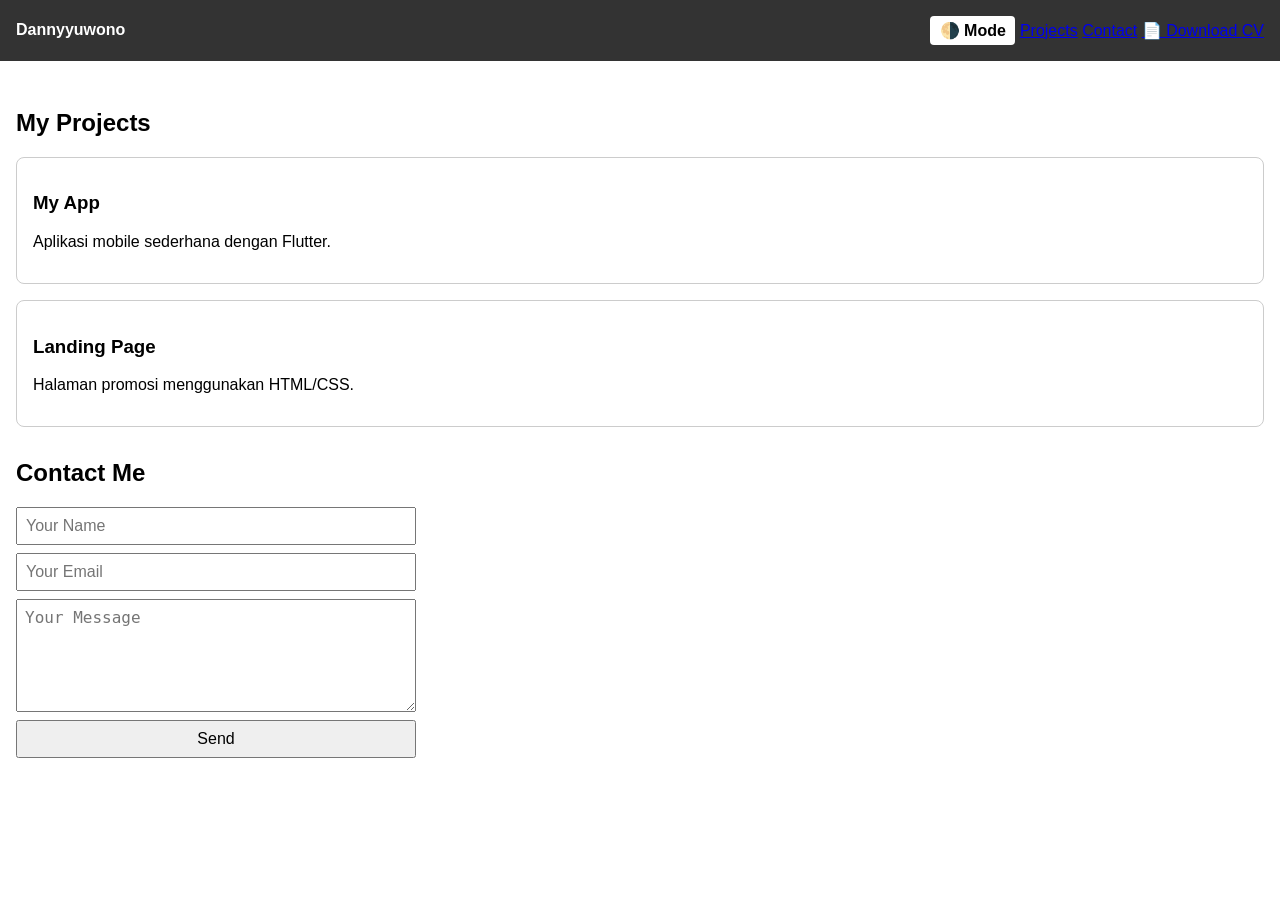
==== index.html @ a1a42a58 "Add files via upload" ====
<!DOCTYPE html>
<html lang="en">
<head>
  <meta charset="UTF-8" />
  <meta name="viewport" content="width=device-width, initial-scale=1.0"/>
  <title>Dannyyuwono Portfolio</title>
  <style>
    body {
      font-family: Arial, sans-serif;
      margin: 0;
      padding: 0;
      transition: background-color 0.3s, color 0.3s;
    }
    header {
      display: flex;
      justify-content: space-between;
      align-items: center;
      padding: 1rem;
      background: #333;
      color: white;
    }
    .dark-mode {
      background-color: #121212;
      color: #f0f0f0;
    }
    nav a {
      color: white;
      margin: 0 10px;
      text-decoration: none;
    }
    .container {
      padding: 1rem;
    }
    .projects, .contact {
      margin-top: 2rem;
    }
    .project-card {
      border: 1px solid #ccc;
      border-radius: 8px;
      padding: 1rem;
      margin-bottom: 1rem;
    }
    form {
      display: flex;
      flex-direction: column;
      gap: 0.5rem;
      max-width: 400px;
    }
    input, textarea, button {
      padding: 0.5rem;
      font-size: 1rem;
    }
    .dark-toggle {
      cursor: pointer;
      background: white;
      border: none;
      padding: 0.3rem 0.6rem;
      border-radius: 4px;
      font-weight: bold;
    }
    @media (max-width: 600px) {
      header {
        flex-direction: column;
        align-items: flex-start;
      }
    }
  </style>
</head>
<body>
  <header>
    <div><strong>Dannyyuwono</strong></div>
    <div>
      <button class="dark-toggle" onclick="toggleDarkMode()">🌗 Mode</button>
      <a href="#projects">Projects</a>
      <a href="#contact">Contact</a>
      <a href="cv-dummy.pdf" download>📄 Download CV</a>
    </div>
  </header>

  <div class="container">
    <section class="projects" id="projects">
      <h2>My Projects</h2>
      <div class="project-card">
        <h3>My App</h3>
        <p>Aplikasi mobile sederhana dengan Flutter.</p>
      </div>
      <div class="project-card">
        <h3>Landing Page</h3>
        <p>Halaman promosi menggunakan HTML/CSS.</p>
      </div>
    </section>

    <section class="contact" id="contact">
      <h2>Contact Me</h2>
      <form action="https://formsubmit.co/your-email@example.com" method="POST">
        <input type="text" name="name" placeholder="Your Name" required />
        <input type="email" name="email" placeholder="Your Email" required />
        <textarea name="message" rows="5" placeholder="Your Message" required></textarea>
        <button type="submit">Send</button>
      </form>
    </section>
  </div>

  <script>
    function toggleDarkMode() {
      document.body.classList.toggle('dark-mode');
    }
  </script>
</body>
</html>
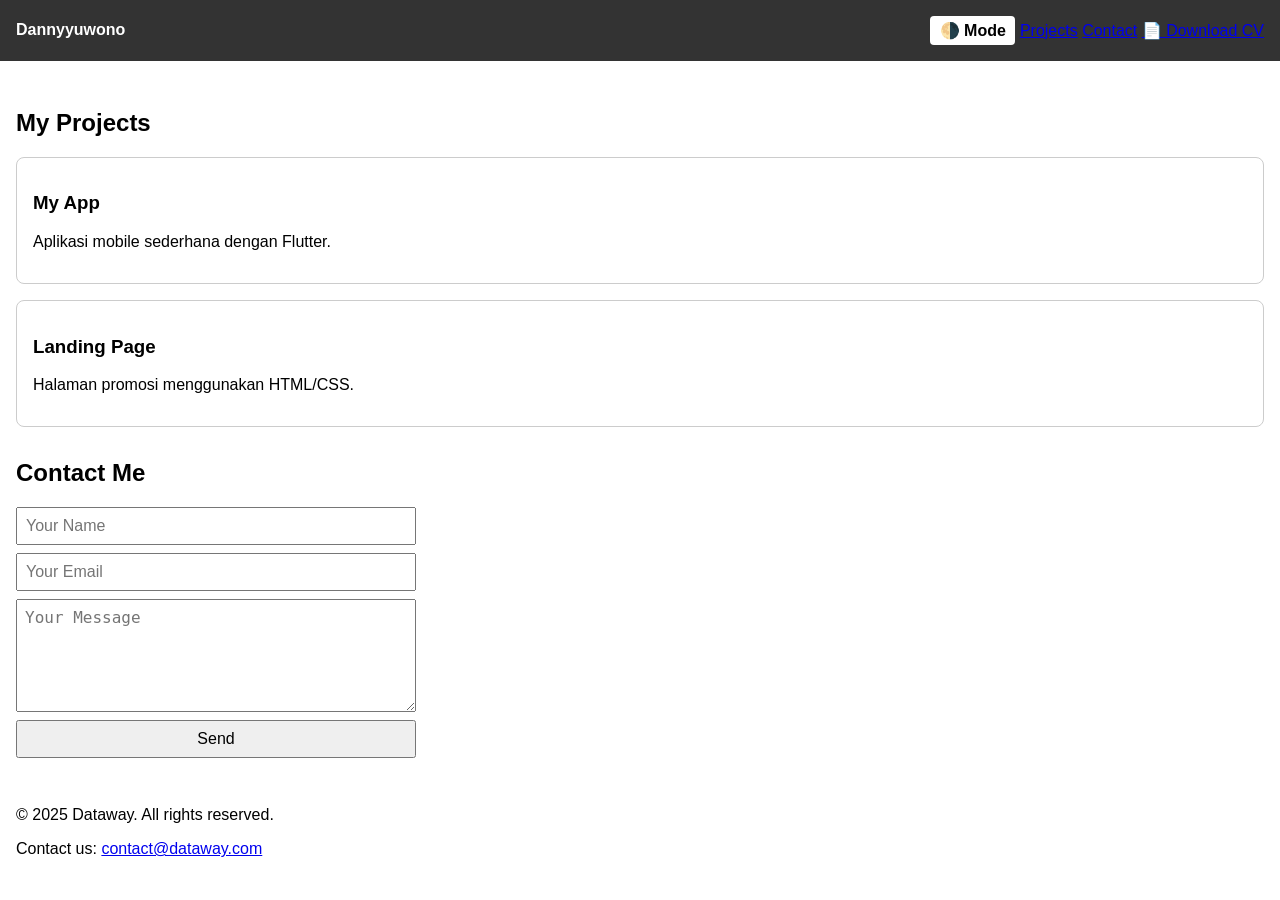
==== commit 6703815d: "Update index.html" ====
--- a/index.html
+++ b/index.html
@@ -107,5 +107,11 @@
       document.body.classList.toggle('dark-mode');
     }
   </script>
+  <footer>
+  <div class="container">
+    <p>&copy; 2025 Dataway. All rights reserved.</p>
+    <p>Contact us: <a href="mailto:contact@dataway.com">contact@dataway.com</a></p>
+  </div>
+</footer>
 </body>
 </html>
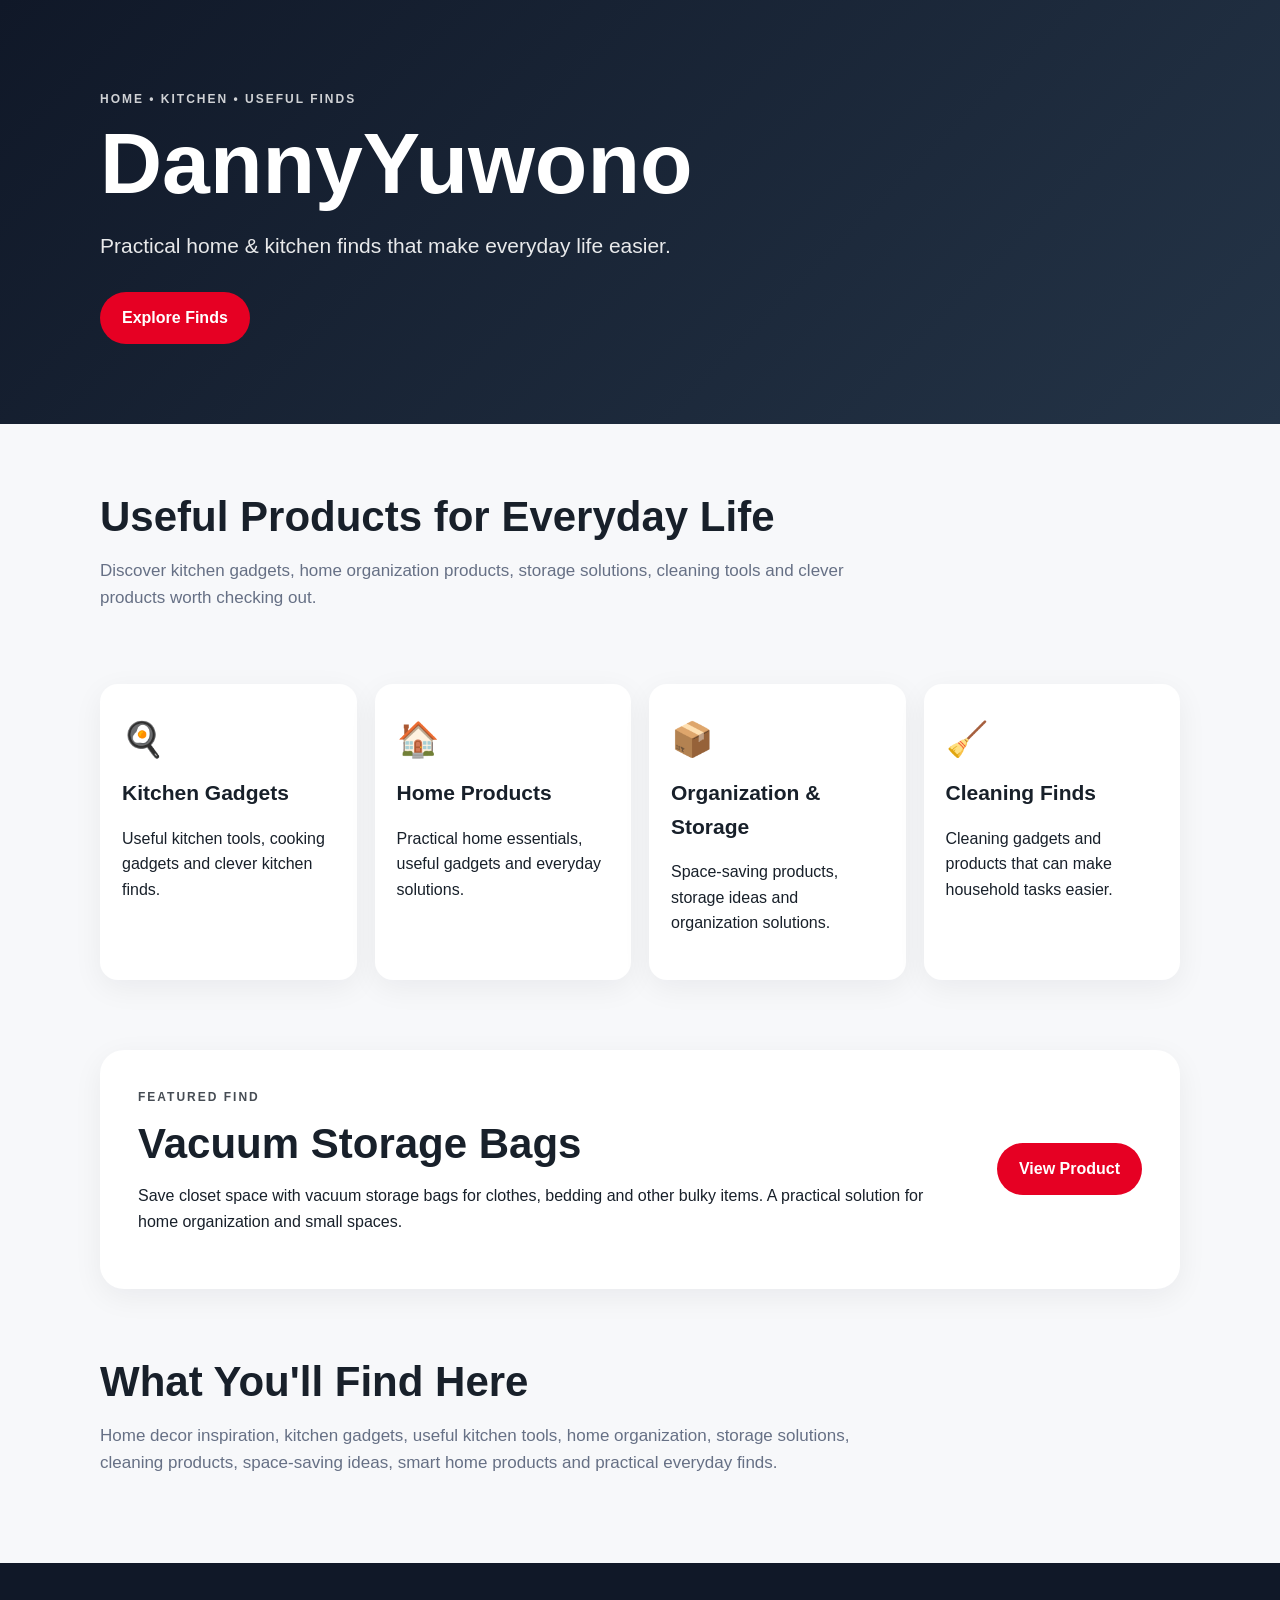
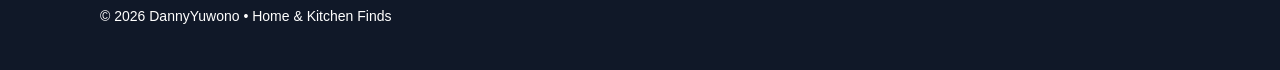
==== commit eeb004dc: "Add files via upload" ====
--- a/index.html
+++ b/index.html
@@ -1,117 +1,54 @@
-
 <!DOCTYPE html>
 <html lang="en">
 <head>
-  <meta charset="UTF-8" />
-  <meta name="viewport" content="width=device-width, initial-scale=1.0"/>
-  <title>Dannyyuwono Portfolio</title>
-  <style>
-    body {
-      font-family: Arial, sans-serif;
-      margin: 0;
-      padding: 0;
-      transition: background-color 0.3s, color 0.3s;
-    }
-    header {
-      display: flex;
-      justify-content: space-between;
-      align-items: center;
-      padding: 1rem;
-      background: #333;
-      color: white;
-    }
-    .dark-mode {
-      background-color: #121212;
-      color: #f0f0f0;
-    }
-    nav a {
-      color: white;
-      margin: 0 10px;
-      text-decoration: none;
-    }
-    .container {
-      padding: 1rem;
-    }
-    .projects, .contact {
-      margin-top: 2rem;
-    }
-    .project-card {
-      border: 1px solid #ccc;
-      border-radius: 8px;
-      padding: 1rem;
-      margin-bottom: 1rem;
-    }
-    form {
-      display: flex;
-      flex-direction: column;
-      gap: 0.5rem;
-      max-width: 400px;
-    }
-    input, textarea, button {
-      padding: 0.5rem;
-      font-size: 1rem;
-    }
-    .dark-toggle {
-      cursor: pointer;
-      background: white;
-      border: none;
-      padding: 0.3rem 0.6rem;
-      border-radius: 4px;
-      font-weight: bold;
-    }
-    @media (max-width: 600px) {
-      header {
-        flex-direction: column;
-        align-items: flex-start;
-      }
-    }
-  </style>
+<meta charset="UTF-8">
+<meta name="viewport" content="width=device-width, initial-scale=1.0">
+<title>DannyYuwono | Home & Kitchen Finds</title>
+<meta name="description" content="Useful home and kitchen products, smart gadgets, organization ideas, storage solutions and practical finds.">
+<meta name="keywords" content="home products, kitchen gadgets, kitchen finds, home organization, storage solutions, useful products">
+
+<!-- Pinterest verification: paste the exact meta tag Pinterest gives you here. -->
+
+<meta property="og:title" content="DannyYuwono | Home & Kitchen Finds">
+<meta property="og:description" content="Useful home and kitchen products, smart gadgets and practical finds.">
+<meta property="og:type" content="website">
+<link rel="stylesheet" href="style.css">
 </head>
 <body>
-  <header>
-    <div><strong>Dannyyuwono</strong></div>
-    <div>
-      <button class="dark-toggle" onclick="toggleDarkMode()">🌗 Mode</button>
-      <a href="#projects">Projects</a>
-      <a href="#contact">Contact</a>
-      <a href="cv-dummy.pdf" download>📄 Download CV</a>
-    </div>
-  </header>
+<header class="hero"><div class="wrap">
+<p class="eyebrow">HOME • KITCHEN • USEFUL FINDS</p>
+<h1>DannyYuwono</h1>
+<p class="hero-text">Practical home & kitchen finds that make everyday life easier.</p>
+<a class="button" href="#collections">Explore Finds</a>
+</div></header>
 
-  <div class="container">
-    <section class="projects" id="projects">
-      <h2>My Projects</h2>
-      <div class="project-card">
-        <h3>My App</h3>
-        <p>Aplikasi mobile sederhana dengan Flutter.</p>
-      </div>
-      <div class="project-card">
-        <h3>Landing Page</h3>
-        <p>Halaman promosi menggunakan HTML/CSS.</p>
-      </div>
-    </section>
+<main>
+<section class="intro wrap">
+<h2>Useful Products for Everyday Life</h2>
+<p>Discover kitchen gadgets, home organization products, storage solutions, cleaning tools and clever products worth checking out.</p>
+</section>
 
-    <section class="contact" id="contact">
-      <h2>Contact Me</h2>
-      <form action="https://formsubmit.co/your-email@example.com" method="POST">
-        <input type="text" name="name" placeholder="Your Name" required />
-        <input type="email" name="email" placeholder="Your Email" required />
-        <textarea name="message" rows="5" placeholder="Your Message" required></textarea>
-        <button type="submit">Send</button>
-      </form>
-    </section>
-  </div>
+<section id="collections" class="grid wrap">
+<article class="card"><div class="icon">🍳</div><h3>Kitchen Gadgets</h3><p>Useful kitchen tools, cooking gadgets and clever kitchen finds.</p></article>
+<article class="card"><div class="icon">🏠</div><h3>Home Products</h3><p>Practical home essentials, useful gadgets and everyday solutions.</p></article>
+<article class="card"><div class="icon">📦</div><h3>Organization & Storage</h3><p>Space-saving products, storage ideas and organization solutions.</p></article>
+<article class="card"><div class="icon">🧹</div><h3>Cleaning Finds</h3><p>Cleaning gadgets and products that can make household tasks easier.</p></article>
+</section>
 
-  <script>
-    function toggleDarkMode() {
-      document.body.classList.toggle('dark-mode');
-    }
-  </script>
-  <footer>
-  <div class="container">
-    <p>&copy; 2025 Dataway. All rights reserved.</p>
-    <p>Contact us: <a href="mailto:contact@dataway.com">contact@dataway.com</a></p>
-  </div>
-</footer>
+<section class="featured wrap">
+<div><p class="eyebrow">FEATURED FIND</p>
+<h2>Vacuum Storage Bags</h2>
+<p>Save closet space with vacuum storage bags for clothes, bedding and other bulky items. A practical solution for home organization and small spaces.</p>
+</div>
+<a class="button secondary" href="#">View Product</a>
+</section>
+
+<section class="seo wrap">
+<h2>What You'll Find Here</h2>
+<p>Home decor inspiration, kitchen gadgets, useful kitchen tools, home organization, storage solutions, cleaning products, space-saving ideas, smart home products and practical everyday finds.</p>
+</section>
+</main>
+
+<footer><div class="wrap"><p>© 2026 DannyYuwono • Home & Kitchen Finds</p></div></footer>
 </body>
 </html>
--- a/style.css
+++ b/style.css
@@ -0,0 +1,19 @@
+*{box-sizing:border-box} :root{--text:#18202a;--muted:#667085;--bg:#f7f8fa;--card:#fff;--accent:#e60023;--dark:#101828}
+body{margin:0;font-family:Arial,Helvetica,sans-serif;color:var(--text);background:var(--bg);line-height:1.6}
+.wrap{width:min(1080px,calc(100% - 40px));margin:0 auto}
+.hero{background:linear-gradient(135deg,#101828,#243447);color:#fff;padding:90px 0 80px}
+.eyebrow{font-size:12px;font-weight:800;letter-spacing:2px;margin:0 0 14px;opacity:.8}
+h1{font-size:clamp(48px,8vw,86px);line-height:.95;margin:0 0 24px}
+h2{font-size:clamp(28px,4vw,42px);line-height:1.1;margin:0 0 16px}
+h3{margin:10px 0 8px;font-size:21px}
+.hero-text{max-width:650px;font-size:21px;opacity:.9;margin-bottom:30px}
+.button{display:inline-block;padding:13px 22px;border-radius:999px;background:var(--accent);color:#fff;text-decoration:none;font-weight:800}
+.button.secondary{white-space:nowrap}
+.intro{padding:70px 0 35px}.intro p,.seo p{max-width:760px;color:var(--muted);font-size:17px}
+.grid{display:grid;grid-template-columns:repeat(4,1fr);gap:18px;padding:20px 0 70px}
+.card{background:var(--card);padding:28px 22px;border-radius:18px;box-shadow:0 8px 30px rgba(16,24,40,.06)}
+.icon{font-size:34px}
+.featured{background:#fff;border-radius:24px;padding:38px;display:flex;align-items:center;justify-content:space-between;gap:30px;box-shadow:0 8px 30px rgba(16,24,40,.06)}
+.seo{padding:70px 0} footer{background:var(--dark);color:#fff;padding:28px 0;font-size:14px}
+@media(max-width:800px){.grid{grid-template-columns:repeat(2,1fr)}.featured{flex-direction:column;align-items:flex-start}}
+@media(max-width:520px){.grid{grid-template-columns:1fr}.hero{padding:65px 0}}
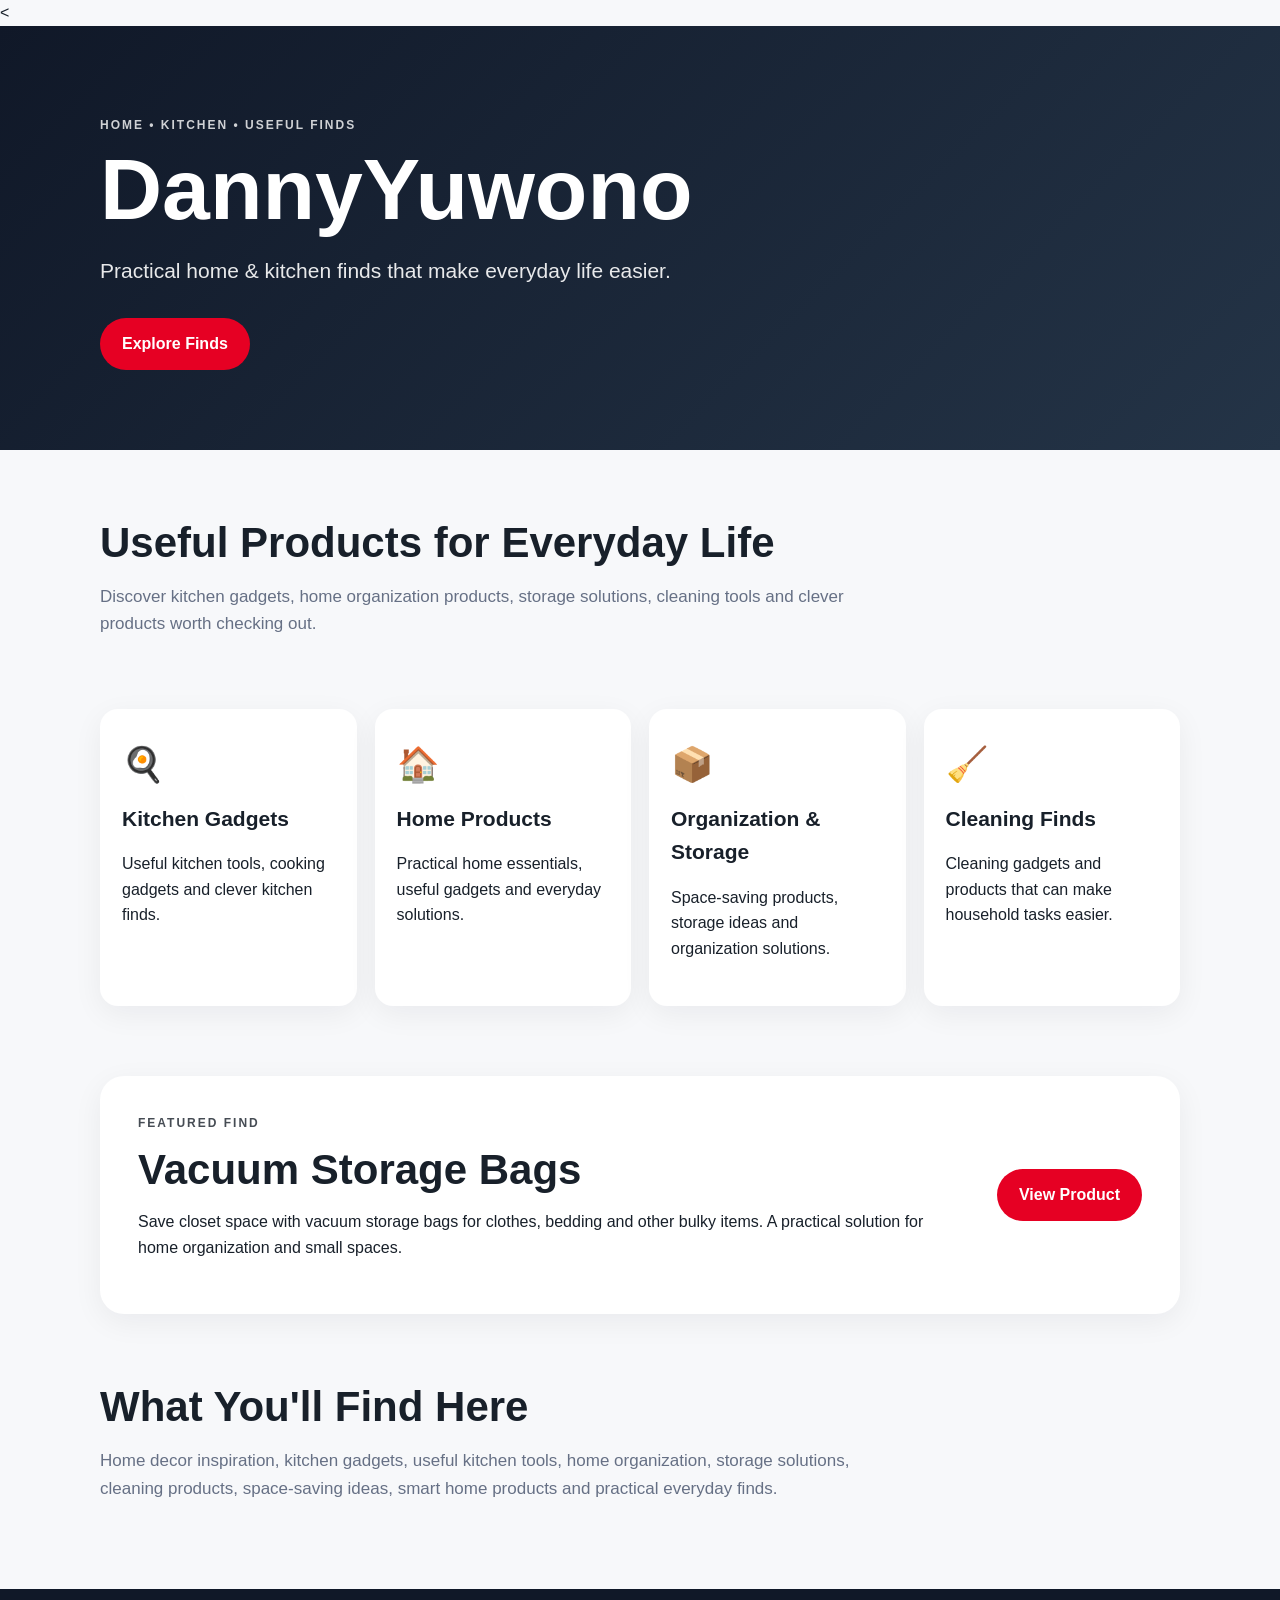
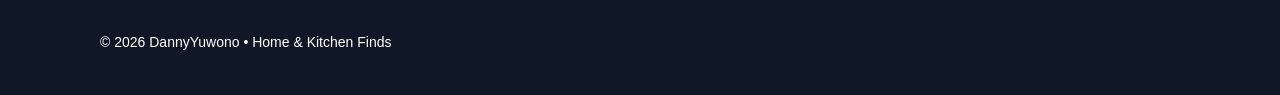
==== commit 7d27e28f: "Add Pinterest verification meta tag Added Pinterest verification meta tag for domain verification." ====
--- a/index.html
+++ b/index.html
@@ -7,7 +7,7 @@
 <meta name="description" content="Useful home and kitchen products, smart gadgets, organization ideas, storage solutions and practical finds.">
 <meta name="keywords" content="home products, kitchen gadgets, kitchen finds, home organization, storage solutions, useful products">
 
-<!-- Pinterest verification: paste the exact meta tag Pinterest gives you here. -->
+<<meta name="p:domain_verify" content="6a5db845b8c234dace36c381aa89ca60"/>
 
 <meta property="og:title" content="DannyYuwono | Home & Kitchen Finds">
 <meta property="og:description" content="Useful home and kitchen products, smart gadgets and practical finds.">
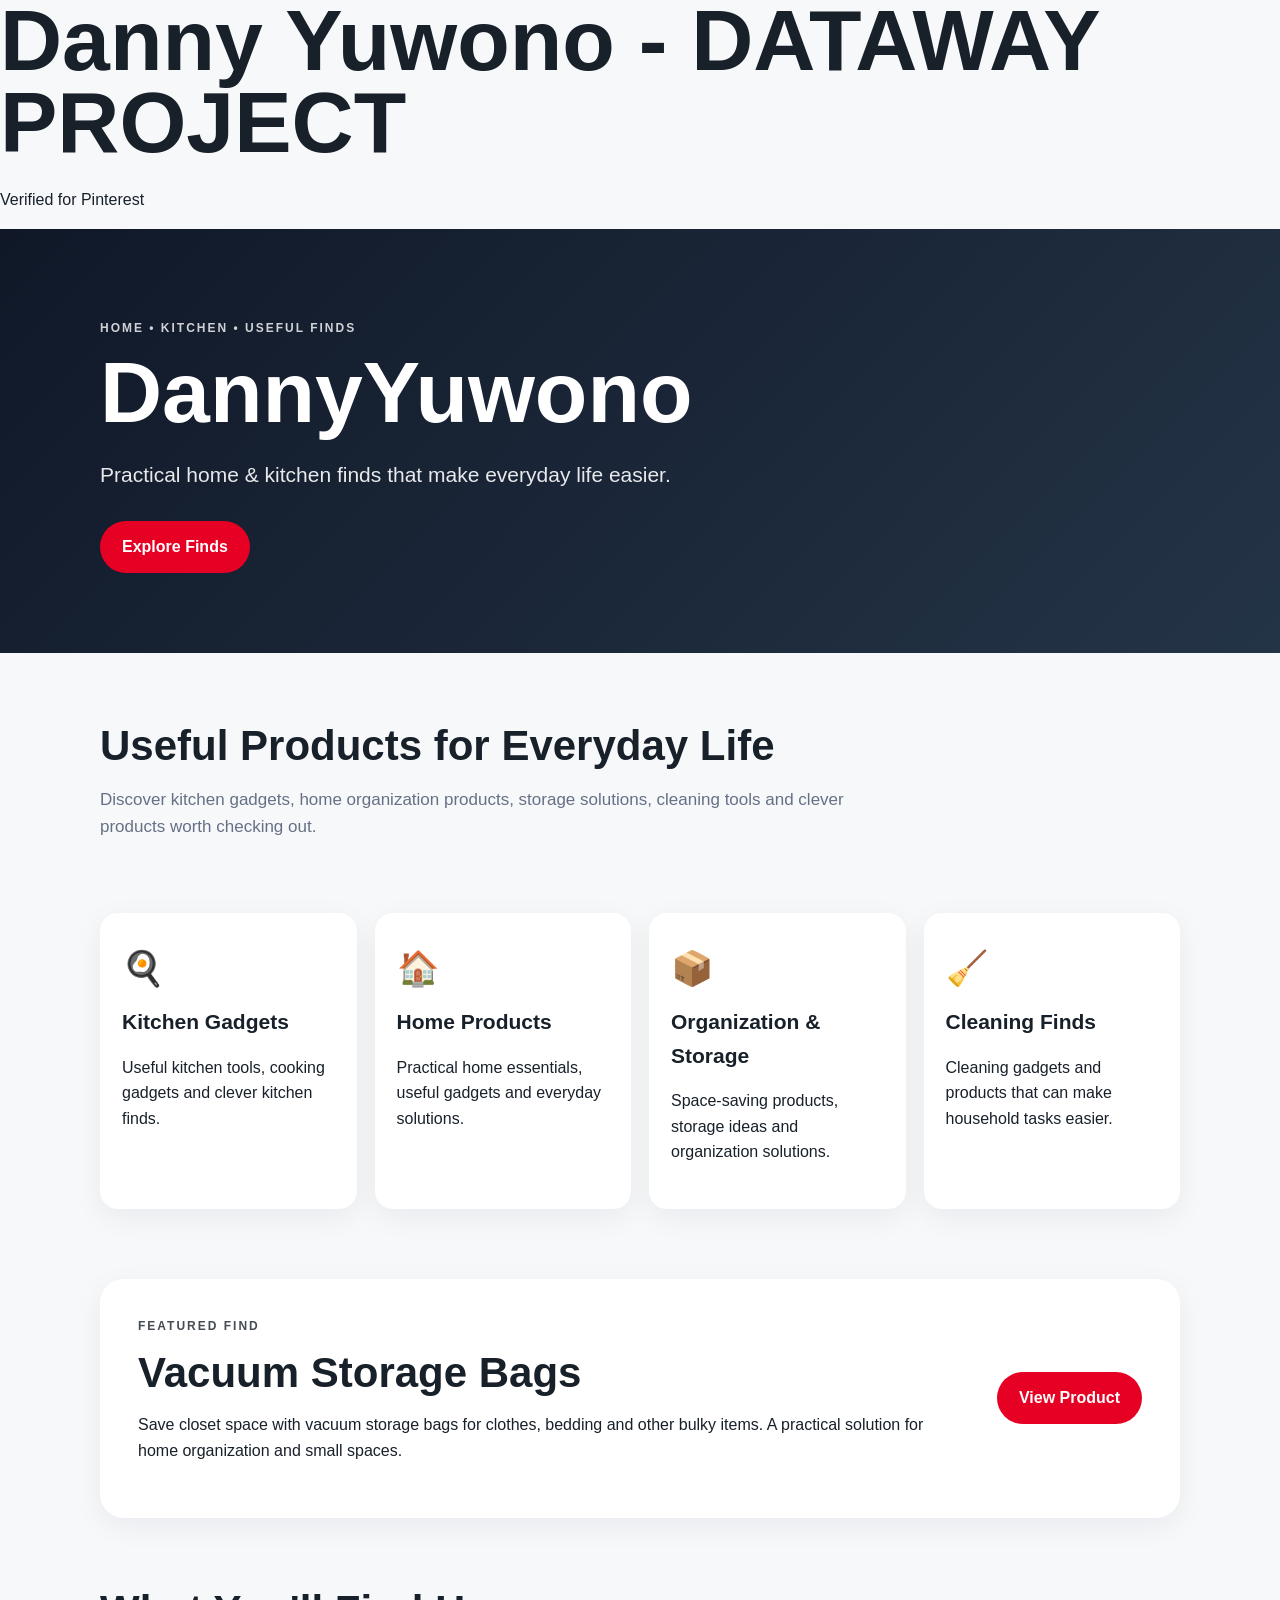
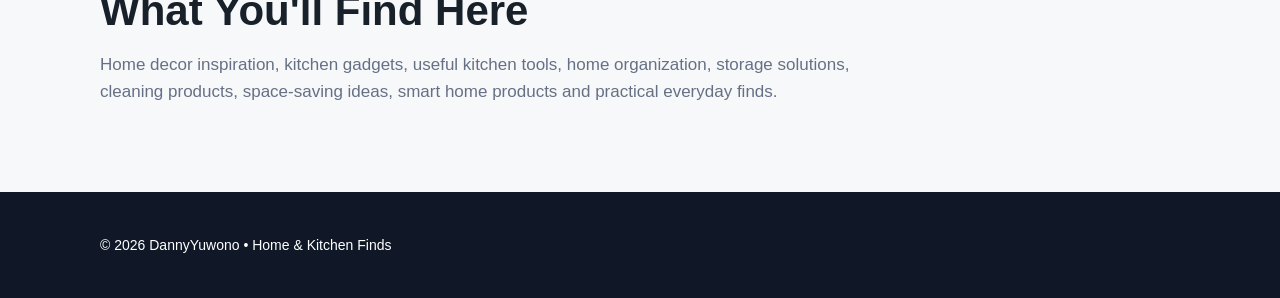
==== commit 7f62fab4: "Update HTML structure and metadata for SEO" ====
--- a/index.html
+++ b/index.html
@@ -1,27 +1,31 @@
 <!DOCTYPE html>
 <html lang="en">
 <head>
-<meta charset="UTF-8">
-<meta name="viewport" content="width=device-width, initial-scale=1.0">
-<title>DannyYuwono | Home & Kitchen Finds</title>
-<meta name="description" content="Useful home and kitchen products, smart gadgets, organization ideas, storage solutions and practical finds.">
-<meta name="keywords" content="home products, kitchen gadgets, kitchen finds, home organization, storage solutions, useful products">
-
-<<meta name="p:domain_verify" content="6a5db845b8c234dace36c381aa89ca60"/>
-
-<meta property="og:title" content="DannyYuwono | Home & Kitchen Finds">
-<meta property="og:description" content="Useful home and kitchen products, smart gadgets and practical finds.">
-<meta property="og:type" content="website">
-<link rel="stylesheet" href="style.css">
+  <meta charset="UTF-8">
+  <meta name="viewport" content="width=device-width, initial-scale=1.0">
+  <!-- Pinterest Verify - JANGAN DIHAPUS -->
+  <meta name="p:domain_verify" content="6a5d8b458c234dace36c381aa89ca60"/>
+  
+  <title>Danny Yuwono | Home & Kitchen Finds</title>
+  <meta name="description" content="Useful home and kitchen products, smart gadgets, organization ideas, storage solutions and practical finds.">
+  <meta name="keywords" content="home products, kitchen gadgets, kitchen finds, home organization, storage solutions, useful products">
+  
+  <meta property="og:title" content="DannyYuwono | Home & Kitchen Finds">
+  <meta property="og:description" content="Useful home and kitchen products, smart gadgets and practical finds.">
+  <meta property="og:type" content="website">
+  <link rel="stylesheet" href="style.css">
 </head>
 <body>
+  <h1>Danny Yuwono - DATAWAY PROJECT</h1>
+  <p>Verified for Pinterest</p>
 <header class="hero"><div class="wrap">
 <p class="eyebrow">HOME • KITCHEN • USEFUL FINDS</p>
 <h1>DannyYuwono</h1>
 <p class="hero-text">Practical home & kitchen finds that make everyday life easier.</p>
 <a class="button" href="#collections">Explore Finds</a>
 </div></header>
-
+</body>
+</html>
 <main>
 <section class="intro wrap">
 <h2>Useful Products for Everyday Life</h2>
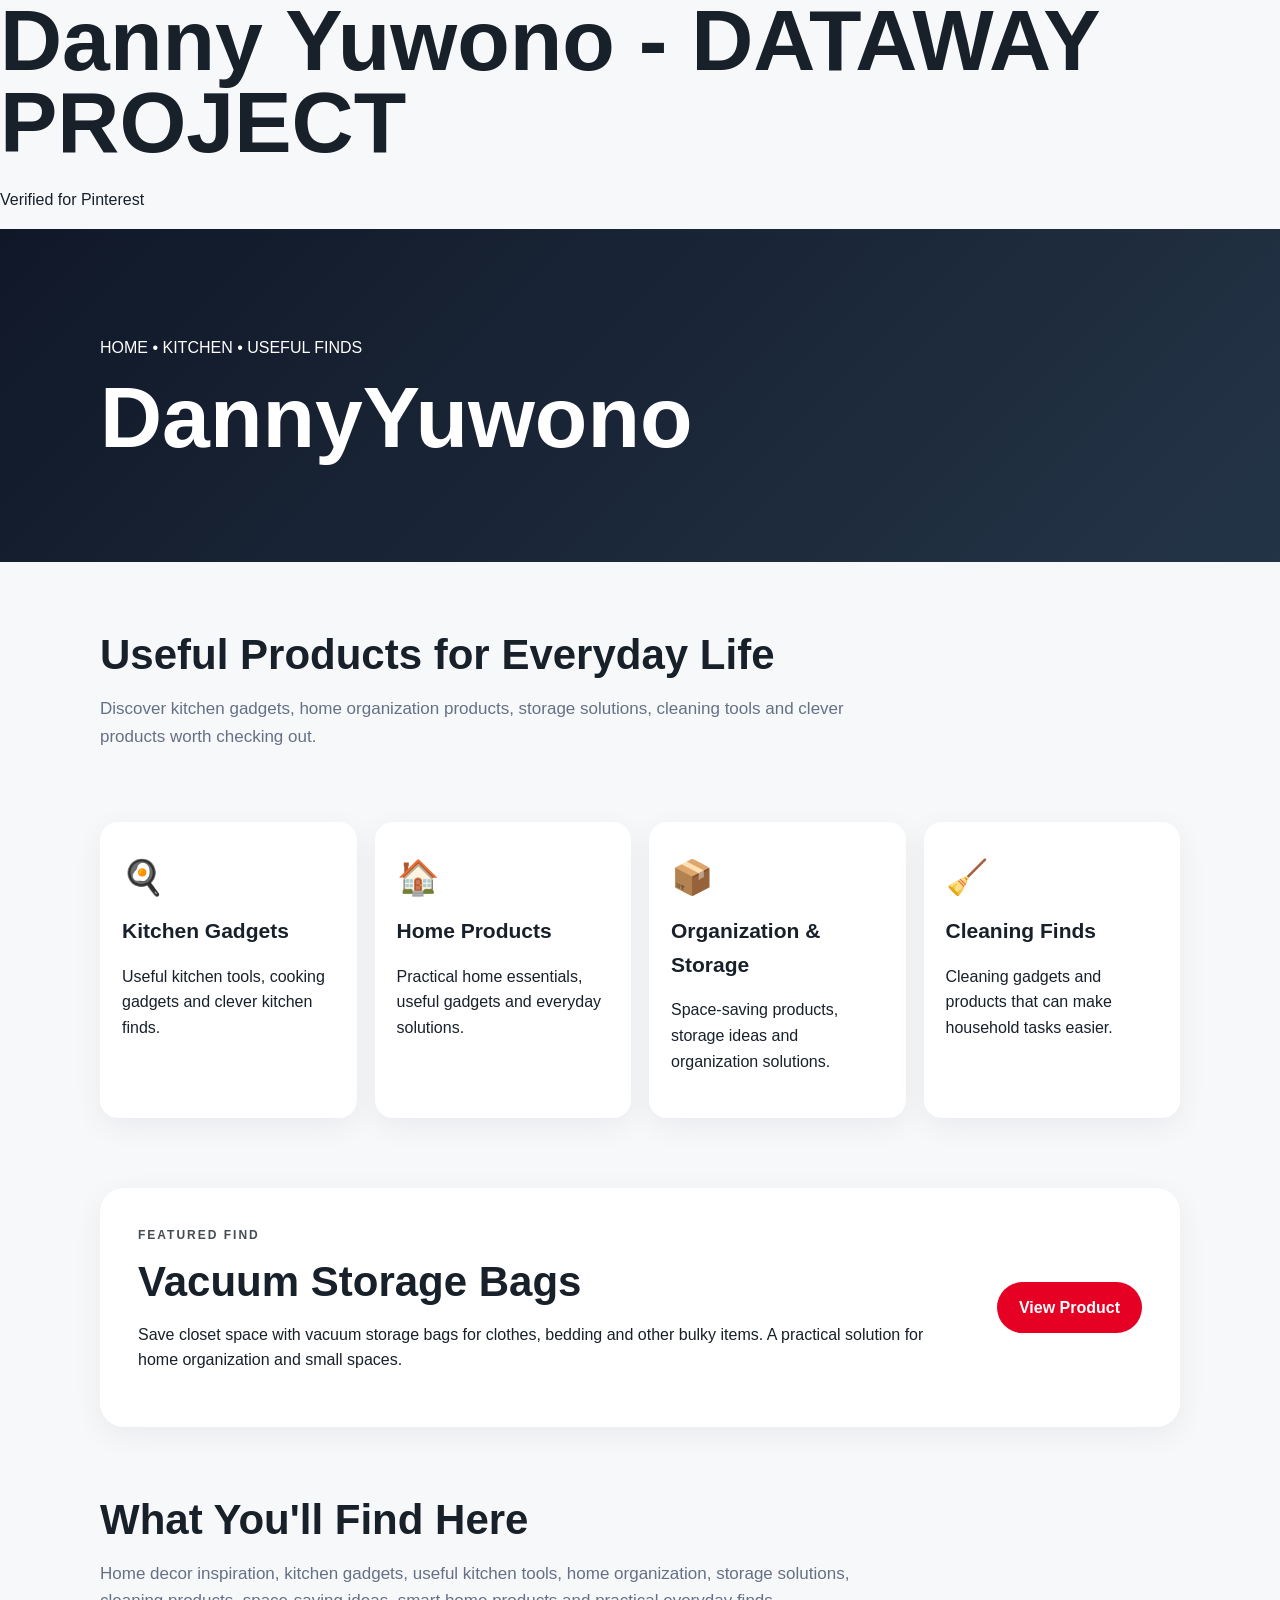
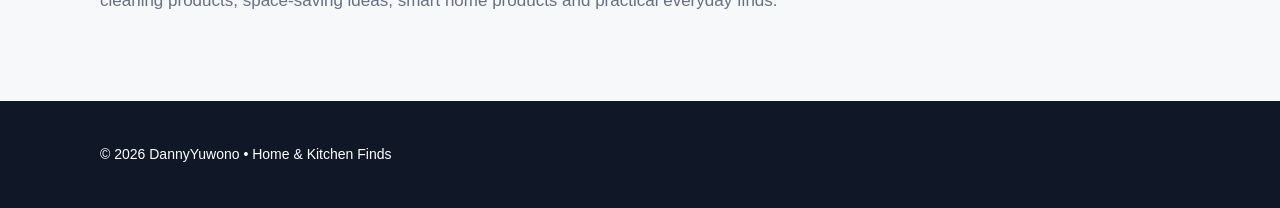
==== commit acf55967: "Update Pinterest verification and header structure Removed old Pinterest verification meta tag and u" ====
--- a/index.html
+++ b/index.html
@@ -3,27 +3,17 @@
 <head>
   <meta charset="UTF-8">
   <meta name="viewport" content="width=device-width, initial-scale=1.0">
-  <!-- Pinterest Verify - JANGAN DIHAPUS -->
-  <meta name="p:domain_verify" content="6a5d8b458c234dace36c381aa89ca60"/>
-  
+  <meta name="p:domain_verify" content="6a5db845b8c234dace36c381aa89ca60"/>
   <title>Danny Yuwono | Home & Kitchen Finds</title>
-  <meta name="description" content="Useful home and kitchen products, smart gadgets, organization ideas, storage solutions and practical finds.">
-  <meta name="keywords" content="home products, kitchen gadgets, kitchen finds, home organization, storage solutions, useful products">
-  
-  <meta property="og:title" content="DannyYuwono | Home & Kitchen Finds">
-  <meta property="og:description" content="Useful home and kitchen products, smart gadgets and practical finds.">
-  <meta property="og:type" content="website">
   <link rel="stylesheet" href="style.css">
 </head>
 <body>
   <h1>Danny Yuwono - DATAWAY PROJECT</h1>
   <p>Verified for Pinterest</p>
-<header class="hero"><div class="wrap">
-<p class="eyebrow">HOME • KITCHEN • USEFUL FINDS</p>
-<h1>DannyYuwono</h1>
-<p class="hero-text">Practical home & kitchen finds that make everyday life easier.</p>
-<a class="button" href="#collections">Explore Finds</a>
-</div></header>
+  <header class="hero"><div class="wrap">
+    <p>HOME • KITCHEN • USEFUL FINDS</p>
+    <h1>DannyYuwono</h1>
+  </div></header>
 </body>
 </html>
 <main>
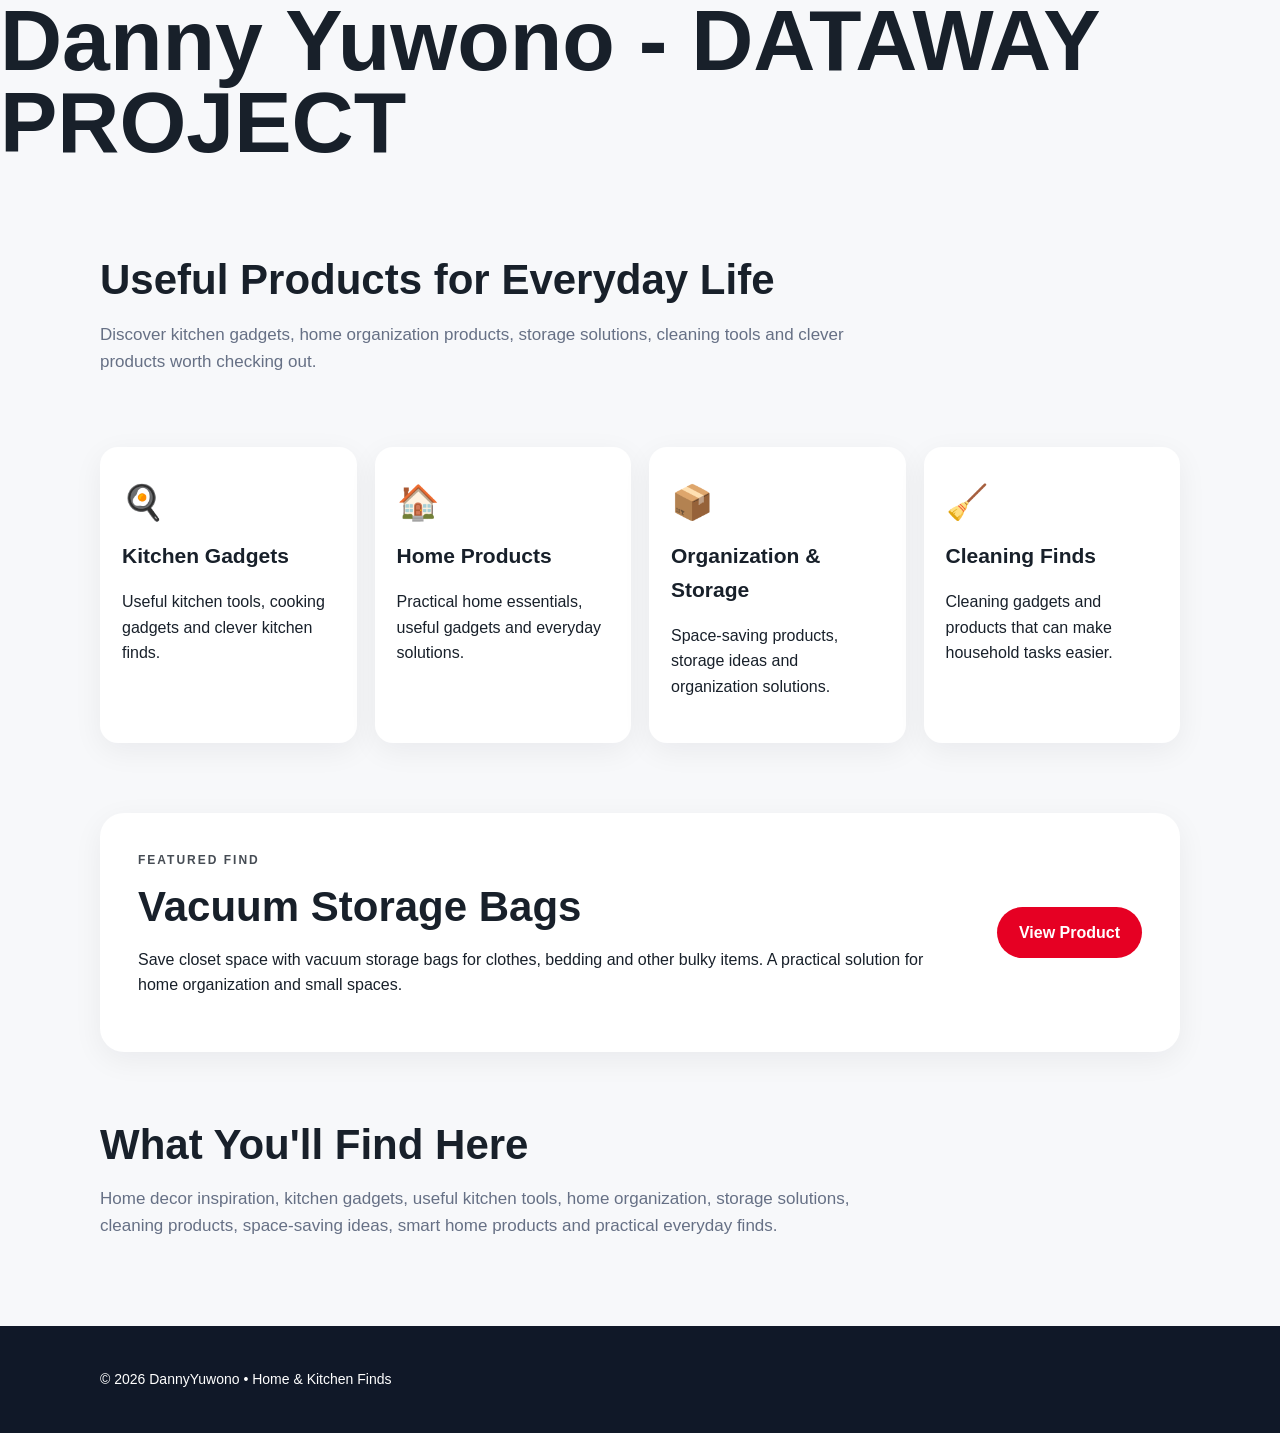
==== commit 28893d64: "Update index.html" ====
--- a/index.html
+++ b/index.html
@@ -1,19 +1,14 @@
 <!DOCTYPE html>
 <html lang="en">
 <head>
-  <meta charset="UTF-8">
-  <meta name="viewport" content="width=device-width, initial-scale=1.0">
-  <meta name="p:domain_verify" content="6a5db845b8c234dace36c381aa89ca60"/>
-  <title>Danny Yuwono | Home & Kitchen Finds</title>
-  <link rel="stylesheet" href="style.css">
+<meta charset="UTF-8">
+<meta name="viewport" content="width=device-width, initial-scale=1.0">
+<meta name="p:domain_verify" content="6a5db8458c234dace36c381aa89ca60"/>
+<title>Danny Yuwono | Home & Kitchen Finds</title>
+<link rel="stylesheet" href="style.css">
 </head>
 <body>
-  <h1>Danny Yuwono - DATAWAY PROJECT</h1>
-  <p>Verified for Pinterest</p>
-  <header class="hero"><div class="wrap">
-    <p>HOME • KITCHEN • USEFUL FINDS</p>
-    <h1>DannyYuwono</h1>
-  </div></header>
+<h1>Danny Yuwono - DATAWAY PROJECT</h1>
 </body>
 </html>
 <main>
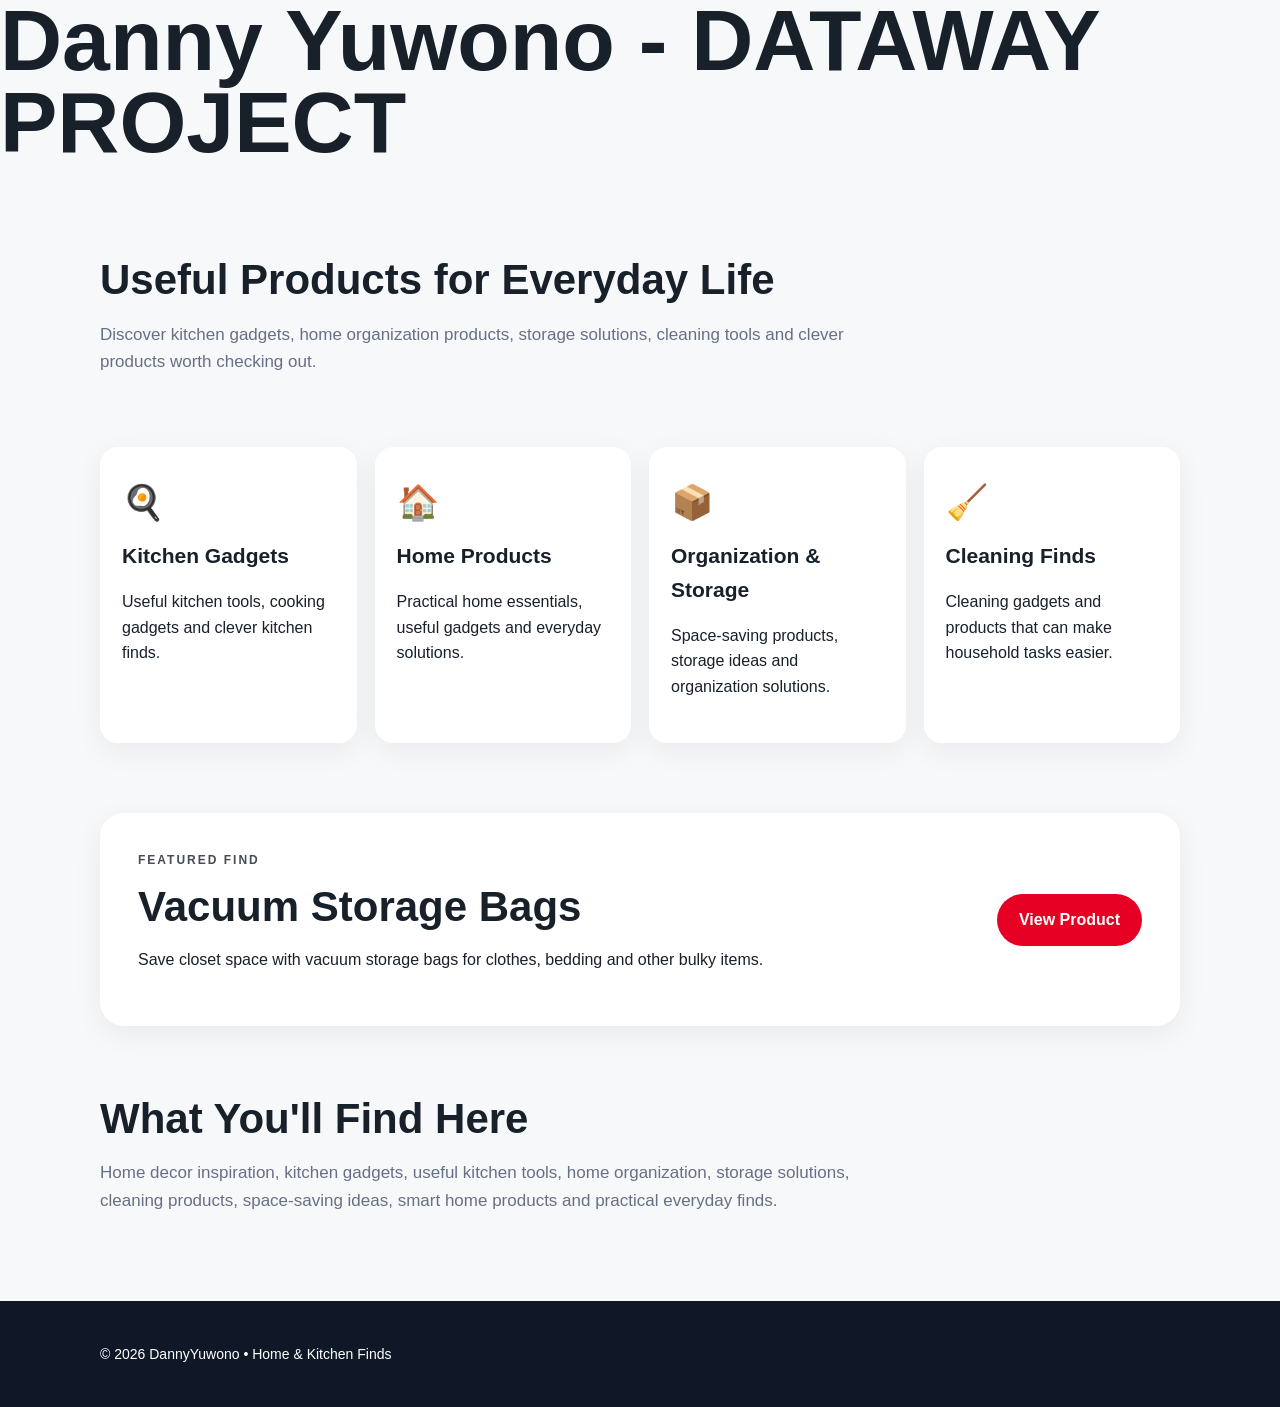
==== commit 302e7beb: "Add main section and featured product information Added main section with introductory content and f" ====
--- a/index.html
+++ b/index.html
@@ -9,8 +9,7 @@
 </head>
 <body>
 <h1>Danny Yuwono - DATAWAY PROJECT</h1>
-</body>
-</html>
+
 <main>
 <section class="intro wrap">
 <h2>Useful Products for Everyday Life</h2>
@@ -27,7 +26,7 @@
 <section class="featured wrap">
 <div><p class="eyebrow">FEATURED FIND</p>
 <h2>Vacuum Storage Bags</h2>
-<p>Save closet space with vacuum storage bags for clothes, bedding and other bulky items. A practical solution for home organization and small spaces.</p>
+<p>Save closet space with vacuum storage bags for clothes, bedding and other bulky items.</p>
 </div>
 <a class="button secondary" href="#">View Product</a>
 </section>
